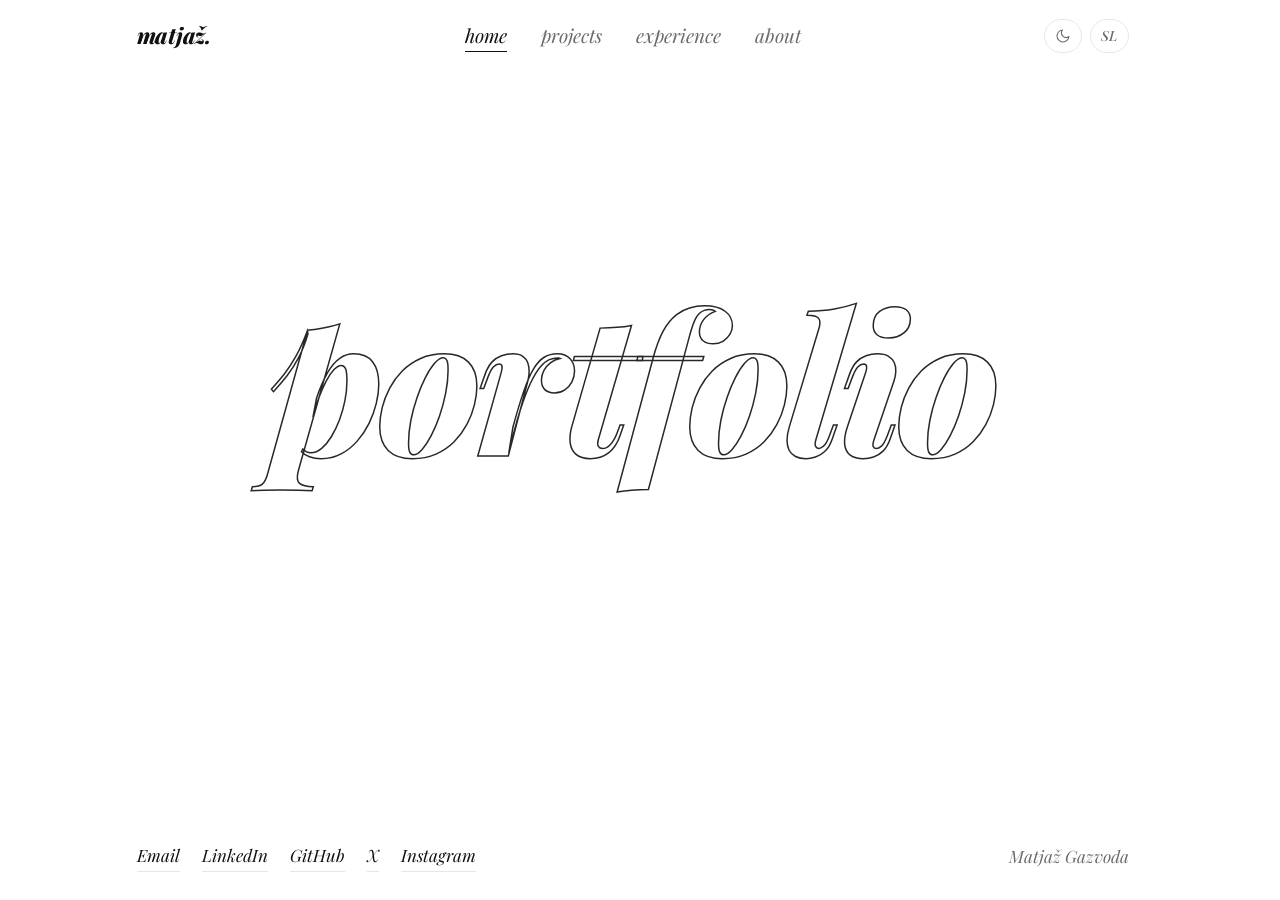
==== index.html @ 21f95aaa "Personal website: minimal portfolio with projects, experience, about Co-Authored-By: Claude Fable 5." ====
<!doctype html><html lang="en"><head><meta charset="utf-8"><meta name="viewport" content="width=device-width,initial-scale=1"><link rel="preconnect" href="https://fonts.googleapis.com"><link href="https://fonts.googleapis.com/css2?family=Inter:wght@400;500&family=Playfair+Display:ital,wght@0,400;0,500;1,400;1,500;1,800&display=swap" rel="stylesheet"><link rel="stylesheet" href="style.css"><script src="site.js"></script><title>Matjaž Gazvoda</title><meta name="description" content="Matjaž Gazvoda, software developer building websites and Shopify apps."></head><body class="home" data-page="index">
<nav><div class="wrap"><a class="brand" href="index.html">matjaž.</a><ul><li><a href="index.html" data-p="index" data-i18n="nav.home">home</a></li><li><a href="projects.html" data-p="projects" data-i18n="nav.projects">projects</a></li><li><a href="experience.html" data-p="experience" data-i18n="nav.experience">experience</a></li><li><a href="about.html" data-p="about" data-i18n="nav.about">about</a></li></ul><div class="tools"><button id="themeBtn" type="button" aria-label="Toggle theme"><svg class="sun" viewBox="0 0 24 24"><circle cx="12" cy="12" r="4"/><path d="M12 2v2M12 20v2M4.9 4.9l1.4 1.4M17.7 17.7l1.4 1.4M2 12h2M20 12h2M4.9 19.1l1.4-1.4M17.7 6.3l1.4-1.4"/></svg><svg class="moon" viewBox="0 0 24 24"><path d="M21 12.8A9 9 0 1 1 11.2 3a7 7 0 0 0 9.8 9.8z"/></svg></button><button id="langBtn" type="button" aria-label="Toggle language">SL</button></div></div></nav>
<main class="hero">
  <div class="lens-wrap" id="lens">
    <span class="lens-text outline" aria-hidden="true">portfolio</span>
    <span class="lens-text fill" id="lensFill">portfolio</span>
    <div class="lens-ring" id="lensRing"></div>
  </div>
</main>
<div class="home-bar"><div class="wrap"><div class="links"><a href="mailto:matjaz.gazvoda@gmail.com" data-i18n="links.email">Email</a><a href="https://www.linkedin.com/in/matja%C5%BE-gazvoda-29b354322/" target="_blank" rel="noopener">LinkedIn</a><a href="https://github.com/matjazo18" target="_blank" rel="noopener">GitHub</a><a href="https://x.com/GazvodaMatjaz" target="_blank" rel="noopener">X</a><a href="https://www.instagram.com/matjaz_gazvoda/" target="_blank" rel="noopener">Instagram</a></div><span class="home-name">Matjaž Gazvoda</span></div></div>
<script>window.__i18nApply&&window.__i18nApply()</script>
</body></html>
---- style.css ----
*{box-sizing:border-box;margin:0;padding:0}
:root{--bg:#fff;--fg:#111;--muted:#6b6b6b;--line:#e6e6e6;--glow:rgba(0,0,0,.35);--max:1040px}
:root[data-theme="dark"]{--bg:#0b0b0b;--fg:#f2f2f2;--muted:#9a9a9a;--line:#262626;--glow:rgba(255,255,255,.55)}
html{-webkit-font-smoothing:antialiased}
body{background:var(--bg);color:var(--fg);font-family:"Inter",-apple-system,BlinkMacSystemFont,"Helvetica Neue",Arial,sans-serif;font-size:17px;line-height:1.6;transition:background .25s,color .25s}
a{color:inherit;text-decoration:none}
.wrap{max-width:var(--max);margin:0 auto;padding:0 24px}
/* nav */
nav{position:sticky;top:0;background:color-mix(in srgb,var(--bg) 90%,transparent);backdrop-filter:blur(8px);z-index:10}
nav .wrap{display:grid;grid-template-columns:1fr auto 1fr;align-items:center;height:64px}
nav .brand{font-family:Georgia,"Times New Roman",serif;font-style:italic;font-size:20px;letter-spacing:-.01em}
nav ul{display:flex;gap:30px;list-style:none;justify-content:center}
nav ul a{font-size:14px;color:var(--muted);transition:color .2s,text-shadow .2s}
nav ul a:hover{color:var(--fg);text-shadow:0 0 10px var(--glow),0 0 22px var(--glow)}
nav ul a.active{color:var(--fg)}
.tools{display:flex;gap:6px;justify-content:flex-end}
.tools button{font:inherit;font-size:12px;letter-spacing:.08em;color:var(--muted);background:none;border:1px solid var(--line);border-radius:999px;padding:5px 11px;cursor:pointer;transition:color .2s,border-color .2s,text-shadow .2s}
.tools button:hover{color:var(--fg);border-color:var(--fg);text-shadow:0 0 10px var(--glow)}
/* hero */
.hero{min-height:calc(100vh - 64px);display:flex;flex-direction:column;align-items:center;justify-content:center;text-align:center;padding:0 24px 72px}
.hero img{width:min(720px,88vw);height:auto;margin:-60px 0 -70px}
:root[data-theme="dark"] .hero img{filter:invert(1)}
.hero .name{font-size:15px;letter-spacing:.22em;text-transform:uppercase;color:var(--muted)}
.hero .tag{margin-top:14px;max-width:520px;color:var(--muted);font-size:16px}
.hero .links{margin-top:28px}
/* links row */
.links{display:flex;gap:22px;flex-wrap:wrap;justify-content:center}
.about .links{justify-content:flex-start}
.links a{font-size:14px;border-bottom:1px solid var(--line);padding-bottom:2px;transition:border-color .15s,text-shadow .2s}
.links a:hover{border-color:var(--fg);text-shadow:0 0 10px var(--glow)}
/* page header */
.page{padding-top:72px;padding-bottom:96px}
h1{font-family:Georgia,"Times New Roman",serif;font-style:italic;font-weight:400;font-size:clamp(40px,6vw,64px);line-height:1.05;letter-spacing:-.02em;margin-bottom:12px}
.lead{color:var(--muted);max-width:560px;margin-bottom:64px}
/* projects */
.project{display:grid;grid-template-columns:1fr 1fr;gap:48px;align-items:center;padding:48px 0;border-top:1px solid var(--line)}
.project:last-child{border-bottom:1px solid var(--line)}
.project img{width:100%;height:auto;border:1px solid var(--line);border-radius:6px;display:block}
.project.flip .shot{order:2}
.project .num{font-size:12px;letter-spacing:.2em;color:var(--muted);text-transform:uppercase}
.project h2{font-family:Georgia,"Times New Roman",serif;font-weight:400;font-size:32px;margin:10px 0 14px;letter-spacing:-.01em}
.project p{color:var(--muted);font-size:16px}
.project .visit{display:inline-block;margin-top:22px;font-size:14px;border-bottom:1px solid var(--fg);padding-bottom:2px}
.project .stack{margin-top:14px;font-size:13px;color:var(--muted)}
/* experience */
.timeline{list-style:none}
.timeline li{display:grid;grid-template-columns:150px 1fr;gap:24px;padding:28px 0;border-top:1px solid var(--line)}
.timeline li:last-child{border-bottom:1px solid var(--line)}
.timeline .when{font-size:14px;color:var(--muted);padding-top:3px}
.timeline h3{font-weight:500;font-size:18px}
.timeline .where{color:var(--muted);font-size:15px}
.timeline p{margin-top:8px;color:var(--muted);font-size:15px;max-width:560px}
.timeline p a{border-bottom:1px solid var(--line)}
h2.section{font-size:12px;letter-spacing:.2em;text-transform:uppercase;color:var(--muted);margin:64px 0 8px}
/* about */
.about{display:grid;grid-template-columns:1fr 1fr;gap:64px}
.about p{margin-bottom:18px;max-width:520px}
.about .links{margin-top:28px}
.facts{list-style:none;font-size:15px}
.facts li{display:flex;justify-content:space-between;gap:16px;padding:12px 0;border-top:1px solid var(--line)}
.facts li:last-child{border-bottom:1px solid var(--line)}
.facts span:first-child{color:var(--muted)}
/* footer */
footer{border-top:1px solid var(--line);padding:36px 0;font-size:13px;color:var(--muted)}
footer .wrap{display:flex;justify-content:space-between;flex-wrap:wrap;gap:12px}
@media(max-width:720px){
  nav .wrap{grid-template-columns:1fr auto;height:auto;padding:12px 24px;row-gap:10px}
  nav ul{grid-column:1/-1;gap:18px}
  .hero img{margin:-30px 0 -36px}
  .project,.about{grid-template-columns:1fr;gap:24px}
  .project.flip .shot{order:0}
  .timeline li{grid-template-columns:1fr;gap:4px}
}
/* ---- v3 ---- */
nav .wrap{height:72px}
.tools{align-items:center;gap:8px}
.tools button{display:inline-flex;align-items:center;justify-content:center;height:34px;min-width:34px;padding:0 10px}
.tools button svg{width:16px;height:16px;stroke:currentColor;fill:none;stroke-width:1.6;stroke-linecap:round;stroke-linejoin:round}
.tools .sun,.tools .moon{display:none}
:root:not([data-theme="dark"]) .tools .moon{display:block}
:root[data-theme="dark"] .tools .sun{display:block}
/* home: no scroll */
body.home{height:100vh;overflow:hidden;display:flex;flex-direction:column}
body.home .hero{flex:1;min-height:0;padding:0 24px 40px}
/* projects: spacious, no lines */
.project{border:0!important;padding:72px 0;gap:72px}
.project+.project{margin-top:24px}
.project img{border:0;border-radius:10px;box-shadow:0 20px 60px -20px rgba(0,0,0,.25)}
:root[data-theme="dark"] .project img{box-shadow:0 20px 60px -20px rgba(0,0,0,.8)}
/* CTA */
.cta{margin-top:96px;padding:72px 0 24px;border-top:1px solid var(--line)}
.cta h2{font-family:Georgia,"Times New Roman",serif;font-style:italic;font-weight:400;font-size:clamp(34px,5vw,52px);line-height:1.08;letter-spacing:-.02em;max-width:640px}
.cta .sub{color:var(--muted);margin:14px 0 36px;max-width:520px}
.chips{display:flex;flex-wrap:wrap;gap:10px;margin-bottom:28px}
.chips button{font:inherit;font-size:14px;padding:10px 18px;border:1px solid var(--line);border-radius:999px;background:none;color:var(--muted);cursor:pointer;transition:all .15s}
.chips button:hover{border-color:var(--fg);color:var(--fg)}
.chips button.on{background:var(--fg);color:var(--bg);border-color:var(--fg)}
.form{display:grid;grid-template-columns:1fr 1fr;gap:14px;max-width:720px}
.form input,.form textarea{font:inherit;font-size:15px;width:100%;padding:13px 14px;border:1px solid var(--line);border-radius:8px;background:transparent;color:var(--fg);outline:none;transition:border-color .15s}
.form input:focus,.form textarea:focus{border-color:var(--fg)}
.form textarea{grid-column:1/-1;min-height:120px;resize:vertical}
.form .send{grid-column:1/-1;justify-self:start;font:inherit;font-size:15px;font-weight:500;padding:14px 26px;border:0;border-radius:999px;background:var(--fg);color:var(--bg);cursor:pointer;transition:opacity .15s,transform .15s}
.form .send:hover{opacity:.85;transform:translateY(-1px)}
.form .note{grid-column:1/-1;font-size:13px;color:var(--muted)}
/* about v2 */
.about-intro{font-family:Georgia,"Times New Roman",serif;font-size:clamp(24px,3.2vw,34px);line-height:1.3;letter-spacing:-.01em;max-width:760px;margin-bottom:80px}
.grid3{display:grid;grid-template-columns:repeat(3,1fr);gap:40px;margin-bottom:96px}
.grid3 h3{font-weight:500;font-size:17px;margin-bottom:8px}
.grid3 p{color:var(--muted);font-size:15px}
.grid3 .k{font-size:12px;letter-spacing:.2em;text-transform:uppercase;color:var(--muted);margin-bottom:14px}
.about2{display:grid;grid-template-columns:1.2fr 1fr;gap:80px;margin-bottom:96px}
.about2 p{color:var(--muted);margin-bottom:16px;max-width:520px}
.about-cta{padding-top:40px;border-top:1px solid var(--line);display:flex;justify-content:space-between;align-items:center;gap:24px;flex-wrap:wrap}
.about-cta .big{font-family:Georgia,"Times New Roman",serif;font-style:italic;font-size:28px}
.btn{display:inline-block;font-size:15px;font-weight:500;padding:13px 24px;border-radius:999px;background:var(--fg);color:var(--bg);transition:opacity .15s}
.btn:hover{opacity:.85}
@media(max-width:720px){.form,.grid3,.about2{grid-template-columns:1fr}.project{padding:40px 0;gap:28px}.cta{margin-top:40px}}
/* browser frame */
.shot a{display:block}
.frame{border-radius:12px;overflow:hidden;background:var(--bg);box-shadow:0 1px 0 var(--line),0 30px 70px -30px rgba(0,0,0,.35);border:1px solid var(--line);transition:transform .3s,box-shadow .3s}
.shot a:hover .frame{transform:translateY(-4px);box-shadow:0 1px 0 var(--line),0 40px 80px -30px rgba(0,0,0,.4)}
.frame .bar{display:flex;align-items:center;gap:6px;height:30px;padding:0 12px;border-bottom:1px solid var(--line);background:color-mix(in srgb,var(--fg) 4%,var(--bg))}
.frame .bar i{width:9px;height:9px;border-radius:50%;background:var(--line)}
.frame .bar span{margin-left:auto;margin-right:auto;font-size:11px;color:var(--muted);letter-spacing:.02em}
.frame img{border:0!important;border-radius:0!important;box-shadow:none!important}
/* CTA placeholder card */
.placeholder{display:block;border:2px dashed var(--line);border-radius:12px;overflow:hidden;background:var(--bg);transition:border-color .2s,transform .3s}
.placeholder:hover{border-color:var(--fg);transform:translateY(-4px)}
.placeholder .bar{display:flex;align-items:center;gap:6px;height:30px;padding:0 12px;border-bottom:2px dashed var(--line)}
.placeholder .bar i{width:9px;height:9px;border-radius:50%;border:1.5px dashed var(--line)}
.placeholder .bar span{margin:0 auto;font-size:11px;color:var(--muted)}
.ph-body{aspect-ratio:16/9;display:flex;flex-direction:column;align-items:center;justify-content:center;gap:10px}
.ph-url{font-family:Georgia,"Times New Roman",serif;font-style:italic;font-size:clamp(22px,2.6vw,34px);color:var(--fg)}
.ph-hint{font-size:13px;color:var(--muted);transition:color .2s}
.placeholder:hover .ph-hint{color:var(--fg)}
.cta-row{margin-top:48px}
.sell b{color:var(--fg);font-weight:600}
.cta-row h2{font-style:italic}
.sell-list{list-style:none;margin-top:18px;display:grid;gap:10px}
.sell-list li{position:relative;padding-left:18px;color:var(--muted);font-size:15px;line-height:1.5}
.sell-list li::before{content:"";position:absolute;left:0;top:.65em;width:6px;height:6px;border-radius:50%;background:var(--fg)}
.sell-list b{color:var(--fg);font-weight:600}
/* lens hero */
.lens-wrap{position:relative;display:inline-block;padding:40px 60px;cursor:none;user-select:none;-webkit-user-select:none;margin:-20px 0 -10px}
.lens-text{font-family:"Playfair Display",Georgia,"Times New Roman",serif;font-style:italic;font-weight:800;font-size:clamp(84px,15vw,220px);line-height:1;letter-spacing:-.03em;display:block;white-space:nowrap}
.lens-text.outline{color:transparent;-webkit-text-stroke:1.5px var(--fg);opacity:.9}
.lens-text.fill{position:absolute;inset:0;padding:40px 60px;color:var(--fg);clip-path:circle(0px at 50% 50%);pointer-events:none;will-change:clip-path}
.lens-text.fill{background:#ff5a1f;color:#111;-webkit-background-clip:unset}
.lens-ring{position:absolute;left:0;top:0;width:180px;height:180px;border-radius:50%;border:5px solid #1a1a1a;box-shadow:0 10px 30px rgba(0,0,0,.25),inset 0 0 0 1px rgba(255,255,255,.4);pointer-events:none;opacity:0;transition:opacity .15s;will-change:transform}
.lens-ring::after{content:"";position:absolute;width:14px;height:70px;background:#1a1a1a;border-radius:8px;right:-30px;bottom:-52px;transform:rotate(-45deg)}
.lens-wrap.on .lens-ring{opacity:1}
:root[data-theme="dark"] .lens-ring{border-color:#f2f2f2}
:root[data-theme="dark"] .lens-ring::after{background:#f2f2f2}
/* bullets like X posts */
.sell-list{gap:6px;margin-top:14px}
.sell-list li{padding-left:22px;color:var(--fg);font-size:16px}
.sell-list li::before{content:">";position:static;display:inline-block;width:22px;margin-left:-22px;height:auto;background:none;border-radius:0;color:var(--muted);font-weight:500}
.sell-list b{font-weight:500}
/* home bottom bar */
body.home .hero{padding-bottom:0}
.home-bar{padding:0 0 28px}
.home-bar .wrap{display:flex;justify-content:space-between;align-items:center;gap:16px;flex-wrap:wrap}
.home-bar .links{justify-content:flex-start}
.home-name{font-size:14px;color:var(--muted);letter-spacing:.02em}
@media(max-width:720px){.home-bar .wrap{justify-content:center}.home-name{width:100%;text-align:center}}
/* hero centering fix */
body.home .hero{padding:0 24px}
.lens-wrap{margin:0;padding:40px 60px;transform:translateY(-9vh)}
.lens-text.fill{padding:40px 60px}
/* lens: orange disc always full */
.lens-text.outline{position:relative;z-index:0}
.lens-ring{background:#ff5a1f;z-index:1}
.lens-text.fill{z-index:2;background:none}
/* nav typography */
:root{--mono:"Space Grotesk","Inter",sans-serif}
nav ul{gap:34px}
nav ul a{font-family:var(--mono);font-size:12px;letter-spacing:.14em;text-transform:uppercase}
nav ul a.active{position:relative}
nav ul a.active::after{content:"";position:absolute;left:0;right:0;bottom:-6px;height:1px;background:var(--fg)}
nav .brand{font-family:"Playfair Display",Georgia,serif;font-weight:800;font-size:22px}
.tools button{font-family:var(--mono);font-size:11px;letter-spacing:.14em}
.home-bar .links a,.hero .links a{font-family:var(--mono);font-size:12px;letter-spacing:.12em;text-transform:uppercase}
.home-name{font-family:var(--mono);font-size:12px;letter-spacing:.14em;text-transform:uppercase}
.project .num,h2.section,.grid3 .k,.about2 .k{font-family:var(--mono);letter-spacing:.16em}
.project .stack,.frame .bar span,.placeholder .bar span{font-family:var(--mono)}
footer{font-family:var(--mono);font-size:12px;letter-spacing:.06em}
nav ul a{font-weight:500;font-size:13px;letter-spacing:.1em}
.home-bar .links a,.hero .links a,.home-name,.tools button{font-weight:500;letter-spacing:.1em}
/* nav in Playfair italic */
:root{--mono:"Playfair Display",Georgia,"Times New Roman",serif}
nav ul a{font-family:var(--mono);font-style:italic;font-weight:400;font-size:19px;letter-spacing:0;text-transform:none}
nav ul a.active::after{bottom:-4px}
.tools button{font-family:var(--mono);font-style:italic;font-size:14px;letter-spacing:.02em;text-transform:none}
.home-bar .links a,.hero .links a{font-family:var(--mono);font-style:italic;font-size:17px;letter-spacing:0;text-transform:none;font-weight:400}
.home-name{font-family:var(--mono);font-style:italic;font-size:17px;letter-spacing:0;text-transform:none;font-weight:400}
.project .num,h2.section,.grid3 .k,.about2 .k{font-family:var(--mono);font-style:italic;text-transform:none;letter-spacing:.02em;font-size:15px}
.project .stack,.frame .bar span,.placeholder .bar span,footer{font-family:var(--mono);font-style:italic;letter-spacing:0}
/* ---- mobile ---- */
body.home{height:100dvh}
@media(max-width:720px),(pointer:coarse){
  .lens-wrap{cursor:default;padding:16px 8px;transform:translateY(-4vh);max-width:100%}
  .lens-text{font-size:clamp(64px,19vw,120px);white-space:nowrap}
  .lens-text.outline{color:var(--fg);-webkit-text-stroke:0;opacity:1}
  .lens-text.fill,.lens-ring{display:none}
}
@media(max-width:720px){
  nav .wrap{display:flex;flex-wrap:wrap;justify-content:space-between;align-items:center;height:auto;padding:14px 20px 10px;row-gap:8px}
  nav .brand{order:0}
  .tools{order:1}
  nav ul{order:2;width:100%;justify-content:center;gap:22px}
  nav ul a{font-size:17px}
  body.home .hero{padding:0 16px}
  .home-bar{padding:0 0 18px}
  .home-bar .wrap{flex-direction:column;align-items:center;gap:10px;padding:0 16px}
  .home-bar .links{gap:14px;justify-content:center}
  .home-bar .links a,.home-name{font-size:15px}
  .page{padding-top:40px;padding-bottom:64px}
  h1{font-size:40px}
  .lead{margin-bottom:36px}
  .project{padding:28px 0;gap:20px}
  .project+.project{margin-top:8px}
  .project h2{font-size:26px}
  .cta-row{margin-top:24px}
  .about-intro{font-size:22px;margin-bottom:48px}
  .grid3{gap:28px;margin-bottom:56px}
  .about2{gap:40px;margin-bottom:56px}
  .about-cta .big{font-size:22px}
  .timeline li{padding:20px 0}
  h2.section{margin:44px 0 6px}
  footer .wrap{flex-direction:column;align-items:center;text-align:center}
}
/* no layout shift between pages */
html{scrollbar-gutter:stable}
body.home{overflow-y:hidden}
html.i18n-pending body{visibility:hidden}
/* about v3 */
.about-page h1{margin-bottom:40px}
.about-page .about-intro{font-size:clamp(26px,3.4vw,38px);max-width:720px;margin-bottom:40px}
.about-list{max-width:620px;margin-bottom:64px}
.about-list li{font-size:17px}
.about-facts{max-width:620px;margin-bottom:48px}
.about-page .links{justify-content:flex-start}
@media(max-width:720px){.about-page h1{margin-bottom:24px}.about-page .about-intro{font-size:24px;margin-bottom:28px}.about-list{margin-bottom:40px}}
:root[data-theme="dark"] .lens-text.fill{color:#fff}
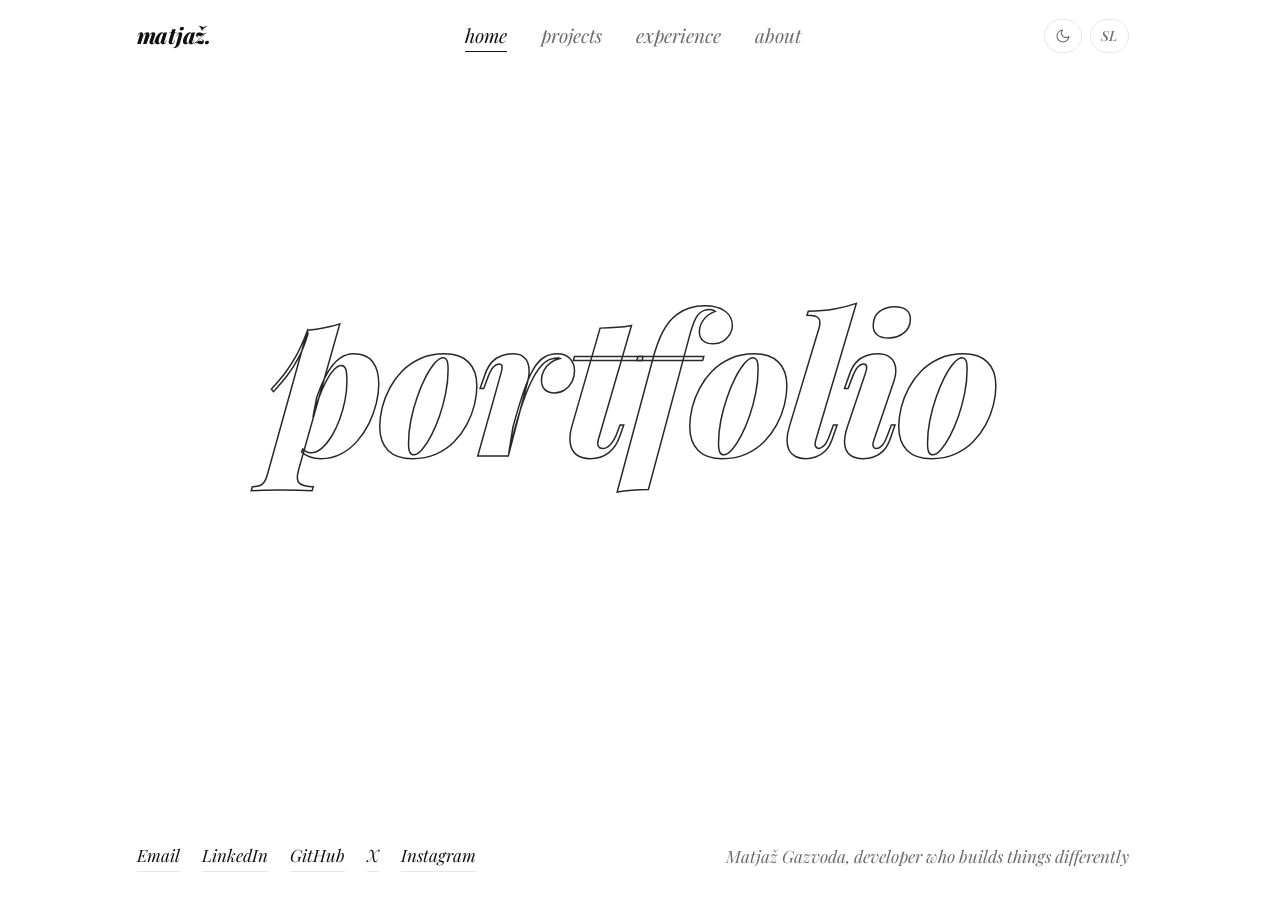
==== commit 041b80a5: "Natural project copy, tagline, bigger images with grey shadow Co-Authored-By: Claude Fable 5.1 <nore" ====
--- a/index.html
+++ b/index.html
@@ -1,4 +1,4 @@
-<!doctype html><html lang="en"><head><meta charset="utf-8"><meta name="viewport" content="width=device-width,initial-scale=1"><link rel="preconnect" href="https://fonts.googleapis.com"><link href="https://fonts.googleapis.com/css2?family=Inter:wght@400;500&family=Playfair+Display:ital,wght@0,400;0,500;1,400;1,500;1,800&display=swap" rel="stylesheet"><link rel="stylesheet" href="style.css"><script src="site.js"></script><title>Matjaž Gazvoda</title><meta name="description" content="Matjaž Gazvoda, software developer building websites and Shopify apps."></head><body class="home" data-page="index">
+<!doctype html><html lang="en"><head><meta charset="utf-8"><meta name="viewport" content="width=device-width,initial-scale=1"><meta name="description" content="Matjaž Gazvoda, developer who builds things differently"><link rel="preconnect" href="https://fonts.googleapis.com"><link href="https://fonts.googleapis.com/css2?family=Inter:wght@400;500&family=Playfair+Display:ital,wght@0,400;0,500;1,400;1,500;1,800&display=swap" rel="stylesheet"><link rel="icon" href="img/icon.svg" type="image/svg+xml"><link rel="apple-touch-icon" href="img/apple-touch-icon.png"><link rel="stylesheet" href="style.css"><script src="site.js"></script><title>Matjaž Gazvoda</title></head><body class="home" data-page="index">
 <nav><div class="wrap"><a class="brand" href="index.html">matjaž.</a><ul><li><a href="index.html" data-p="index" data-i18n="nav.home">home</a></li><li><a href="projects.html" data-p="projects" data-i18n="nav.projects">projects</a></li><li><a href="experience.html" data-p="experience" data-i18n="nav.experience">experience</a></li><li><a href="about.html" data-p="about" data-i18n="nav.about">about</a></li></ul><div class="tools"><button id="themeBtn" type="button" aria-label="Toggle theme"><svg class="sun" viewBox="0 0 24 24"><circle cx="12" cy="12" r="4"/><path d="M12 2v2M12 20v2M4.9 4.9l1.4 1.4M17.7 17.7l1.4 1.4M2 12h2M20 12h2M4.9 19.1l1.4-1.4M17.7 6.3l1.4-1.4"/></svg><svg class="moon" viewBox="0 0 24 24"><path d="M21 12.8A9 9 0 1 1 11.2 3a7 7 0 0 0 9.8 9.8z"/></svg></button><button id="langBtn" type="button" aria-label="Toggle language">SL</button></div></div></nav>
 <main class="hero">
   <div class="lens-wrap" id="lens">
@@ -7,6 +7,6 @@
     <div class="lens-ring" id="lensRing"></div>
   </div>
 </main>
-<div class="home-bar"><div class="wrap"><div class="links"><a href="mailto:matjaz.gazvoda@gmail.com" data-i18n="links.email">Email</a><a href="https://www.linkedin.com/in/matja%C5%BE-gazvoda-29b354322/" target="_blank" rel="noopener">LinkedIn</a><a href="https://github.com/matjazo18" target="_blank" rel="noopener">GitHub</a><a href="https://x.com/GazvodaMatjaz" target="_blank" rel="noopener">X</a><a href="https://www.instagram.com/matjaz_gazvoda/" target="_blank" rel="noopener">Instagram</a></div><span class="home-name">Matjaž Gazvoda</span></div></div>
+<div class="home-bar"><div class="wrap"><div class="links"><a href="mailto:matjaz.gazvoda@gmail.com" data-i18n="links.email">Email</a><a href="https://www.linkedin.com/in/matja%C5%BE-gazvoda-29b354322/" target="_blank" rel="noopener">LinkedIn</a><a href="https://github.com/matjazo18" target="_blank" rel="noopener">GitHub</a><a href="https://x.com/GazvodaMatjaz" target="_blank" rel="noopener">X</a><a href="https://www.instagram.com/matjaz_gazvoda/" target="_blank" rel="noopener">Instagram</a></div><span class="home-name">Matjaž Gazvoda, developer who builds things differently</span></div></div>
 <script>window.__i18nApply&&window.__i18nApply()</script>
 </body></html>
--- a/style.css
+++ b/style.css
@@ -242,3 +242,31 @@
 .about-page .links{justify-content:flex-start}
 @media(max-width:720px){.about-page h1{margin-bottom:24px}.about-page .about-intro{font-size:24px;margin-bottom:28px}.about-list{margin-bottom:40px}}
 :root[data-theme="dark"] .lens-text.fill{color:#fff}
+/* lens color test: dark green */
+.lens-ring{background:#1f5c3f}
+.lens-text.fill{color:#f3efe6}
+:root[data-theme="dark"] .lens-text.fill{color:#f3efe6}
+/* lens per theme */
+.lens-ring{background:#3f9a66}
+.lens-text.fill{color:#0d0d0d}
+:root[data-theme="dark"] .lens-ring{background:#1f5c3f}
+:root[data-theme="dark"] .lens-text.fill{color:#f3efe6}
+.inl{border-bottom:1px solid var(--line);transition:color .2s,border-color .2s,text-shadow .2s}
+.inl:hover{border-color:var(--fg);text-shadow:0 0 10px var(--glow),0 0 22px var(--glow)}
+.about-text{max-width:620px;margin-bottom:56px}
+.about-text p{font-size:18px;line-height:1.7;margin-bottom:18px}
+.about-text p:last-child{margin-bottom:0}
+/* bigger project images + soft green shadow */
+@media(min-width:721px){
+  .project{grid-template-columns:1.25fr 1fr;gap:56px}
+  .project.flip{grid-template-columns:1fr 1.25fr}
+}
+.frame{box-shadow:0 1px 0 var(--line),0 30px 70px -30px rgba(63,154,102,.45)}
+.shot a:hover .frame{box-shadow:0 1px 0 var(--line),0 40px 80px -30px rgba(63,154,102,.55)}
+:root[data-theme="dark"] .frame{box-shadow:0 1px 0 var(--line),0 30px 70px -30px rgba(31,92,63,.9)}
+:root[data-theme="dark"] .shot a:hover .frame{box-shadow:0 1px 0 var(--line),0 40px 80px -30px rgba(31,92,63,1)}
+/* plain grey shadow */
+.frame{box-shadow:0 10px 30px rgba(0,0,0,.12),0 30px 60px -20px rgba(0,0,0,.25)}
+.shot a:hover .frame{box-shadow:0 14px 36px rgba(0,0,0,.16),0 40px 70px -20px rgba(0,0,0,.3)}
+:root[data-theme="dark"] .frame{box-shadow:0 10px 30px rgba(0,0,0,.5),0 30px 60px -20px rgba(0,0,0,.8)}
+:root[data-theme="dark"] .shot a:hover .frame{box-shadow:0 14px 36px rgba(0,0,0,.6),0 40px 70px -20px rgba(0,0,0,.9)}
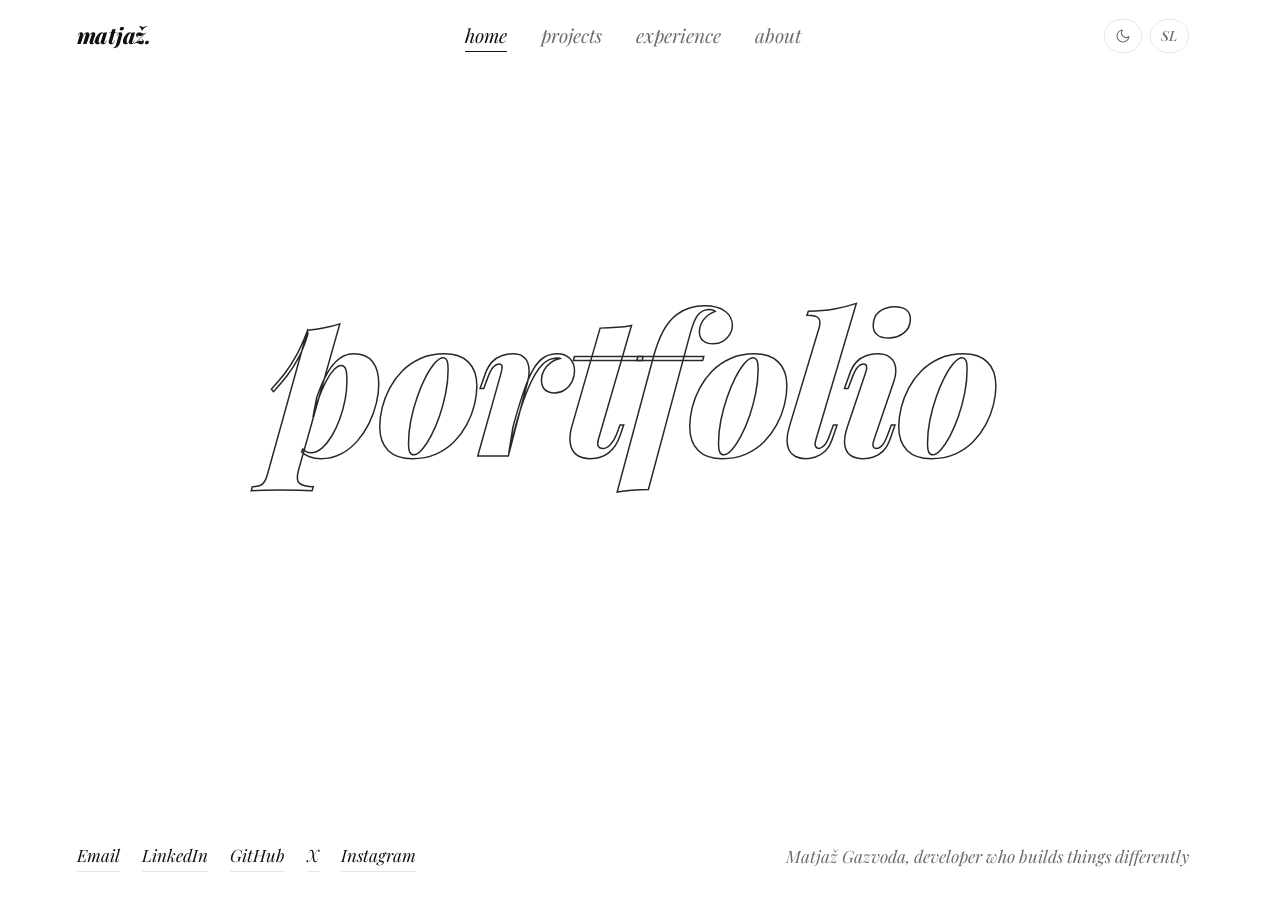
==== commit 5185f5a9: "Bigger project images, FRI Founders Club entry with logos, OG preview tags Co-Authored-By: Claude Fa" ====
--- a/index.html
+++ b/index.html
@@ -1,4 +1,4 @@
-<!doctype html><html lang="en"><head><meta charset="utf-8"><meta name="viewport" content="width=device-width,initial-scale=1"><meta name="description" content="Matjaž Gazvoda, developer who builds things differently"><link rel="preconnect" href="https://fonts.googleapis.com"><link href="https://fonts.googleapis.com/css2?family=Inter:wght@400;500&family=Playfair+Display:ital,wght@0,400;0,500;1,400;1,500;1,800&display=swap" rel="stylesheet"><link rel="icon" href="img/icon.svg" type="image/svg+xml"><link rel="apple-touch-icon" href="img/apple-touch-icon.png"><link rel="stylesheet" href="style.css"><script src="site.js"></script><title>Matjaž Gazvoda</title></head><body class="home" data-page="index">
+<!doctype html><html lang="en"><head><meta charset="utf-8"><meta name="viewport" content="width=device-width,initial-scale=1"><meta name="description" content="Matjaž Gazvoda, developer who builds things differently"><meta property="og:title" content="Matjaž Gazvoda"><meta property="og:description" content="Matjaž Gazvoda, developer who builds things differently"><meta property="og:type" content="website"><meta property="og:image" content="img/og.png"><meta name="twitter:card" content="summary_large_image"><meta name="twitter:title" content="Matjaž Gazvoda"><meta name="twitter:description" content="Matjaž Gazvoda, developer who builds things differently"><meta name="twitter:image" content="img/og.png"><link rel="preconnect" href="https://fonts.googleapis.com"><link href="https://fonts.googleapis.com/css2?family=Inter:wght@400;500&family=Playfair+Display:ital,wght@0,400;0,500;1,400;1,500;1,800&display=swap" rel="stylesheet"><link rel="icon" href="img/icon.svg" type="image/svg+xml"><link rel="apple-touch-icon" href="img/apple-touch-icon.png"><link rel="stylesheet" href="style.css"><script src="site.js"></script><title>Matjaž Gazvoda</title></head><body class="home" data-page="index">
 <nav><div class="wrap"><a class="brand" href="index.html">matjaž.</a><ul><li><a href="index.html" data-p="index" data-i18n="nav.home">home</a></li><li><a href="projects.html" data-p="projects" data-i18n="nav.projects">projects</a></li><li><a href="experience.html" data-p="experience" data-i18n="nav.experience">experience</a></li><li><a href="about.html" data-p="about" data-i18n="nav.about">about</a></li></ul><div class="tools"><button id="themeBtn" type="button" aria-label="Toggle theme"><svg class="sun" viewBox="0 0 24 24"><circle cx="12" cy="12" r="4"/><path d="M12 2v2M12 20v2M4.9 4.9l1.4 1.4M17.7 17.7l1.4 1.4M2 12h2M20 12h2M4.9 19.1l1.4-1.4M17.7 6.3l1.4-1.4"/></svg><svg class="moon" viewBox="0 0 24 24"><path d="M21 12.8A9 9 0 1 1 11.2 3a7 7 0 0 0 9.8 9.8z"/></svg></button><button id="langBtn" type="button" aria-label="Toggle language">SL</button></div></div></nav>
 <main class="hero">
   <div class="lens-wrap" id="lens">
--- a/style.css
+++ b/style.css
@@ -270,3 +270,15 @@
 .shot a:hover .frame{box-shadow:0 14px 36px rgba(0,0,0,.16),0 40px 70px -20px rgba(0,0,0,.3)}
 :root[data-theme="dark"] .frame{box-shadow:0 10px 30px rgba(0,0,0,.5),0 30px 60px -20px rgba(0,0,0,.8)}
 :root[data-theme="dark"] .shot a:hover .frame{box-shadow:0 14px 36px rgba(0,0,0,.6),0 40px 70px -20px rgba(0,0,0,.9)}
+/* even bigger project images */
+@media(min-width:721px){
+  .project{grid-template-columns:1.6fr 1fr;gap:48px}
+  .project.flip{grid-template-columns:1fr 1.6fr}
+  .project{max-width:1160px}
+}
+:root{--max:1160px}
+/* experience logos */
+.timeline .row{display:flex;gap:16px;align-items:flex-start}
+.timeline .logo{width:44px;height:44px;border-radius:10px;flex:none;object-fit:cover;border:1px solid var(--line)}
+.timeline .logo.ph{background:none;border:0;visibility:hidden}
+@media(max-width:720px){.timeline .logo.ph{display:none}}
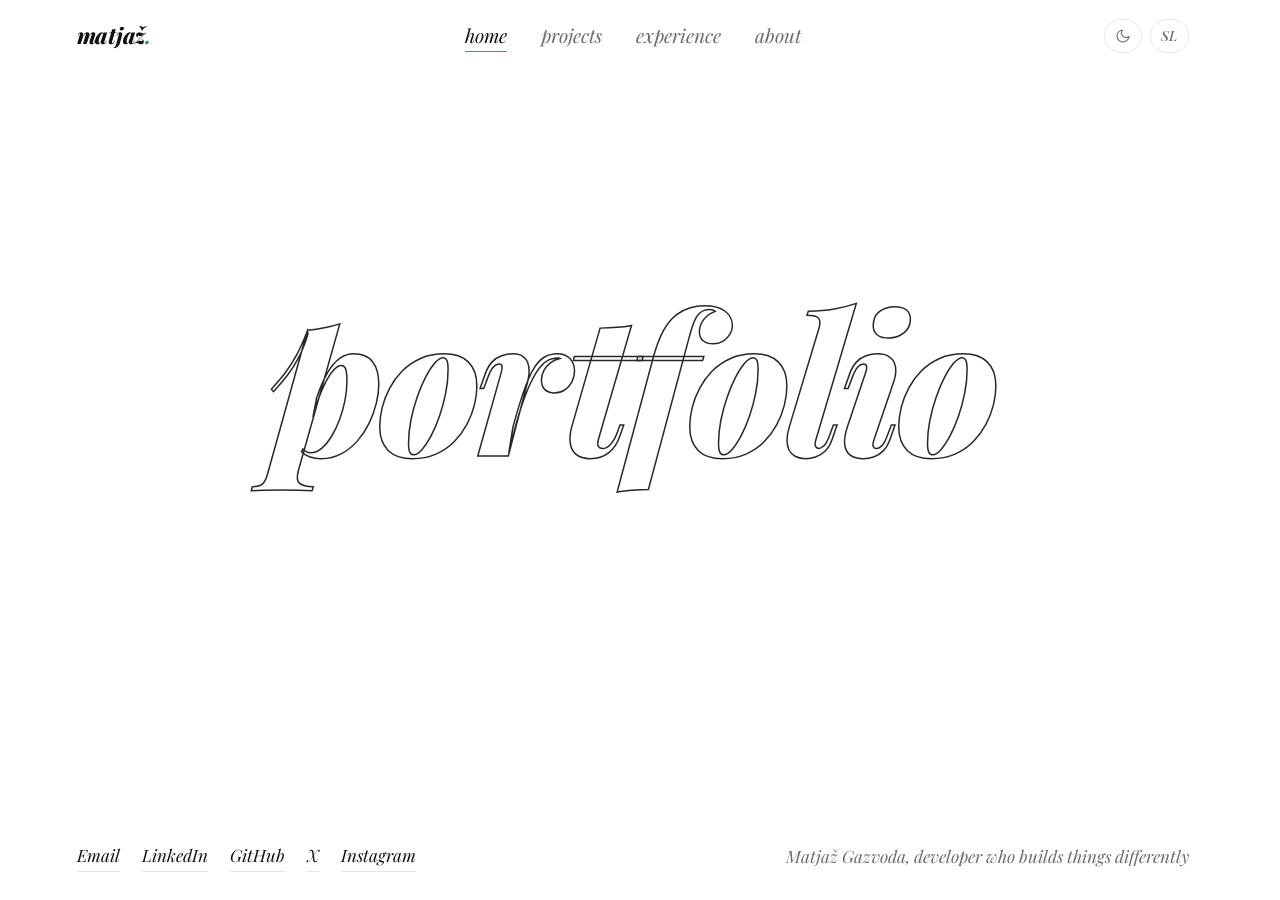
==== commit 6c8fae55: "Subtle green accents: logo dot, active nav line, link hovers Co-Authored-By: Claude Opus 5.5 <norepl" ====
--- a/index.html
+++ b/index.html
@@ -1,5 +1,5 @@
 <!doctype html><html lang="en"><head><meta charset="utf-8"><meta name="viewport" content="width=device-width,initial-scale=1"><meta name="description" content="Matjaž Gazvoda, developer who builds things differently"><meta property="og:title" content="Matjaž Gazvoda"><meta property="og:description" content="Matjaž Gazvoda, developer who builds things differently"><meta property="og:type" content="website"><meta property="og:image" content="img/og.png"><meta name="twitter:card" content="summary_large_image"><meta name="twitter:title" content="Matjaž Gazvoda"><meta name="twitter:description" content="Matjaž Gazvoda, developer who builds things differently"><meta name="twitter:image" content="img/og.png"><link rel="preconnect" href="https://fonts.googleapis.com"><link href="https://fonts.googleapis.com/css2?family=Inter:wght@400;500&family=Playfair+Display:ital,wght@0,400;0,500;1,400;1,500;1,800&display=swap" rel="stylesheet"><link rel="icon" href="img/icon.svg" type="image/svg+xml"><link rel="apple-touch-icon" href="img/apple-touch-icon.png"><link rel="stylesheet" href="style.css"><script src="site.js"></script><title>Matjaž Gazvoda</title></head><body class="home" data-page="index">
-<nav><div class="wrap"><a class="brand" href="index.html">matjaž.</a><ul><li><a href="index.html" data-p="index" data-i18n="nav.home">home</a></li><li><a href="projects.html" data-p="projects" data-i18n="nav.projects">projects</a></li><li><a href="experience.html" data-p="experience" data-i18n="nav.experience">experience</a></li><li><a href="about.html" data-p="about" data-i18n="nav.about">about</a></li></ul><div class="tools"><button id="themeBtn" type="button" aria-label="Toggle theme"><svg class="sun" viewBox="0 0 24 24"><circle cx="12" cy="12" r="4"/><path d="M12 2v2M12 20v2M4.9 4.9l1.4 1.4M17.7 17.7l1.4 1.4M2 12h2M20 12h2M4.9 19.1l1.4-1.4M17.7 6.3l1.4-1.4"/></svg><svg class="moon" viewBox="0 0 24 24"><path d="M21 12.8A9 9 0 1 1 11.2 3a7 7 0 0 0 9.8 9.8z"/></svg></button><button id="langBtn" type="button" aria-label="Toggle language">SL</button></div></div></nav>
+<nav><div class="wrap"><a class="brand" href="index.html">matjaž<span class="dot">.</span></a><ul><li><a href="index.html" data-p="index" data-i18n="nav.home">home</a></li><li><a href="projects.html" data-p="projects" data-i18n="nav.projects">projects</a></li><li><a href="experience.html" data-p="experience" data-i18n="nav.experience">experience</a></li><li><a href="about.html" data-p="about" data-i18n="nav.about">about</a></li></ul><div class="tools"><button id="themeBtn" type="button" aria-label="Toggle theme"><svg class="sun" viewBox="0 0 24 24"><circle cx="12" cy="12" r="4"/><path d="M12 2v2M12 20v2M4.9 4.9l1.4 1.4M17.7 17.7l1.4 1.4M2 12h2M20 12h2M4.9 19.1l1.4-1.4M17.7 6.3l1.4-1.4"/></svg><svg class="moon" viewBox="0 0 24 24"><path d="M21 12.8A9 9 0 1 1 11.2 3a7 7 0 0 0 9.8 9.8z"/></svg></button><button id="langBtn" type="button" aria-label="Toggle language">SL</button></div></div></nav>
 <main class="hero">
   <div class="lens-wrap" id="lens">
     <span class="lens-text outline" aria-hidden="true">portfolio</span>
--- a/style.css
+++ b/style.css
@@ -282,3 +282,74 @@
 .timeline .logo{width:44px;height:44px;border-radius:10px;flex:none;object-fit:cover;border:1px solid var(--line)}
 .timeline .logo.ph{background:none;border:0;visibility:hidden}
 @media(max-width:720px){.timeline .logo.ph{display:none}}
+/* ---- mobile polish ---- */
+@media(max-width:720px){
+  body{font-size:16px;line-height:1.55}
+  nav .wrap{padding:12px 20px 8px;row-gap:4px}
+  nav .brand{font-size:20px}
+  nav ul{gap:16px}
+  nav ul a{font-size:16px}
+  .tools button{height:30px;min-width:30px;font-size:13px;padding:0 8px}
+  .tools button svg{width:14px;height:14px}
+  /* home */
+  .lens-text{font-size:clamp(60px,18vw,110px)}
+  .home-bar{padding:0 0 16px}
+  .home-bar .wrap{gap:8px}
+  .home-bar .links{gap:12px}
+  .home-bar .links a{font-size:14px}
+  .home-name{font-size:13px;color:var(--muted);max-width:300px;line-height:1.4}
+  /* pages */
+  h1{font-size:36px;margin-bottom:8px}
+  .lead{font-size:15px;margin-bottom:28px}
+  .project{padding:24px 0;gap:16px}
+  .project h2{font-size:24px;margin:6px 0 8px}
+  .project p{font-size:15px}
+  .project .num{font-size:13px}
+  .project .stack{font-size:13px;margin-top:10px}
+  .project .visit{margin-top:14px}
+  .frame .bar,.placeholder .bar{height:24px}
+  .frame .bar i,.placeholder .bar i{width:7px;height:7px}
+  .frame .bar span,.placeholder .bar span{font-size:11px}
+  .ph-url{font-size:24px}
+  .sell-list li{font-size:15px}
+  /* experience */
+  .timeline li{padding:16px 0;gap:2px}
+  .timeline .when{font-size:13px}
+  .timeline h3{font-size:16px}
+  .timeline .where,.timeline p{font-size:14px}
+  .timeline p{margin-top:4px}
+  .timeline .row{gap:12px}
+  .timeline .logo{width:36px;height:36px;border-radius:8px}
+  h2.section{margin:32px 0 4px;font-size:14px}
+  /* about */
+  .about-text{margin-bottom:32px}
+  .about-text p{font-size:16px;line-height:1.6;margin-bottom:14px}
+  .about-page .links{gap:14px}
+  footer{padding:24px 0;font-size:12px}
+}
+@media(max-width:720px){
+  nav .wrap{padding:calc(16px + env(safe-area-inset-top)) 20px 12px;row-gap:12px}
+}
+/* overscroll shows theme color, bounce allowed, nothing to scroll */
+html{background:var(--bg);transition:background .25s}
+body.home{overflow:visible;height:auto;min-height:100dvh}
+body.home .hero{flex:1;min-height:0}
+@supports(height:100dvh){body.home{height:100dvh;overflow:visible}}
+/* mobile nav v3 */
+@media(max-width:720px){
+  nav .wrap{display:grid;grid-template-columns:1fr auto;align-items:center;padding:calc(18px + env(safe-area-inset-top)) 20px 0;row-gap:0}
+  nav .brand{font-size:22px}
+  .tools{gap:6px}
+  nav ul{grid-column:1/-1;display:flex;justify-content:space-between;gap:0;margin-top:14px;padding:12px 2px 10px;border-top:1px solid var(--line)}
+  nav ul a{font-size:17px}
+  nav ul a.active::after{bottom:-3px}
+}
+/* text selection: same green as the lens */
+::selection{background:#3f9a66;color:#0d0d0d}
+:root[data-theme="dark"] ::selection{background:#1f5c3f;color:#f3efe6}
+/* a little green: logo dot, active nav line, link hovers */
+:root{--green:#3f9a66}
+:root[data-theme="dark"]{--green:#2f7d52}
+.brand .dot{color:var(--green)}
+nav ul a.active::after{background:var(--green)}
+.links a:hover,.timeline p a:hover,a.inl:hover,.project .visit:hover{border-color:var(--green)}
